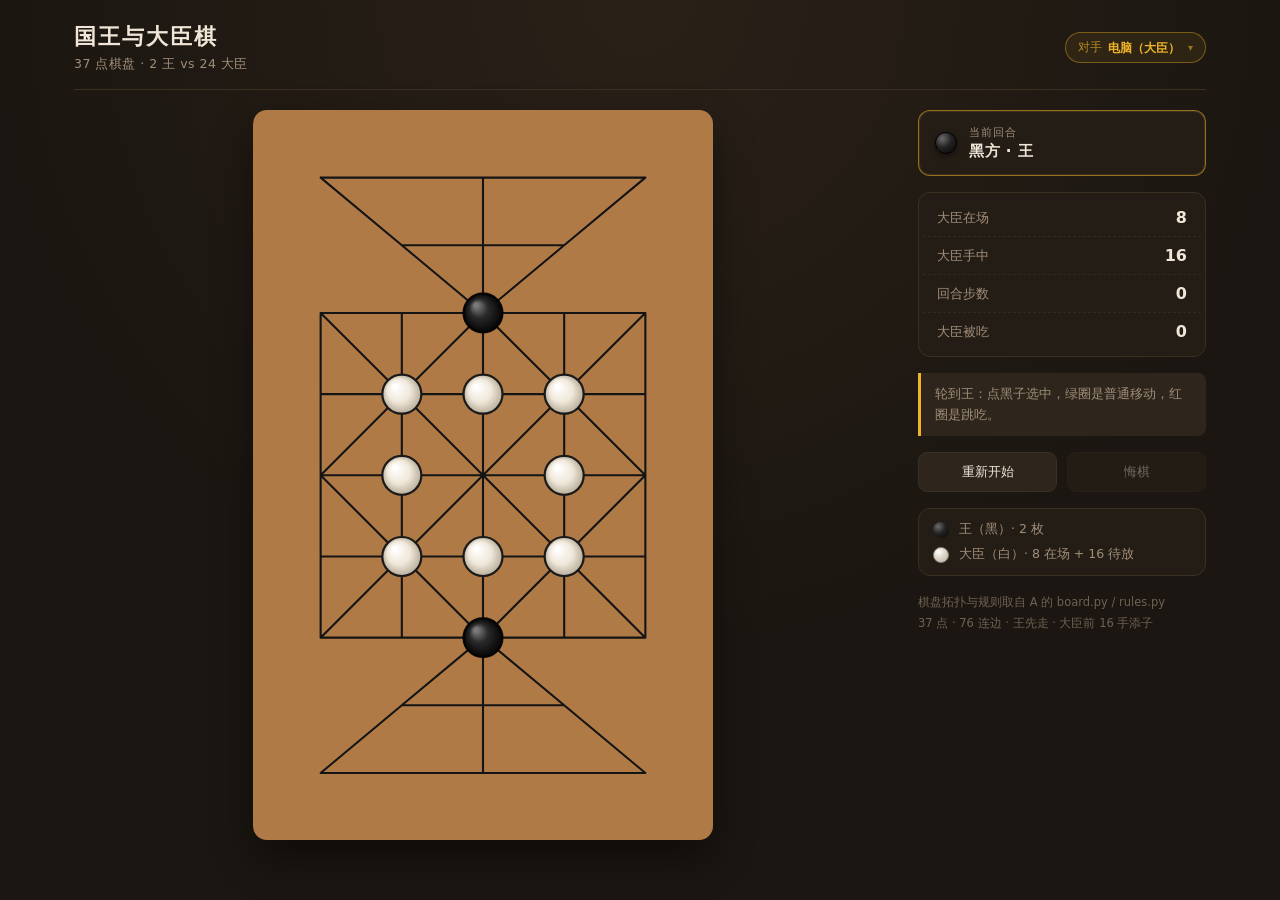
==== templates/index.html @ e31487c4 "第一次合体 缺评估 一堆bug" ====
<!DOCTYPE html>
<html lang="zh-CN">
<head>
<meta charset="UTF-8">
<meta name="viewport" content="width=device-width, initial-scale=1">
<title>国王与大臣棋 · 37 点</title>
<link rel="stylesheet" href="../static/css/style.css">
</head>
<body>
<div class="app">

  <header class="topbar">
    <div class="brand">
      <h1>国王与大臣棋</h1>
      <p>37 点棋盘 · 2 王 vs 24 大臣</p>
    </div>
    <div class="rule-tag">
      <label for="mode-select">对手</label>
      <select id="mode-select">
        <option value="ai">电脑（大臣）</option>
        <option value="human">真人双人</option>
      </select>
    </div>
  </header>

  <main class="layout">

    <section class="board-wrap">
      <canvas id="board"></canvas>

      <div class="overlay hidden" id="overlay">
        <div class="overlay-card">
          <div class="overlay-icon" id="over-icon">♔</div>
          <h2 id="over-title">对局结束</h2>
          <p id="over-desc"></p>
          <button class="btn primary" id="over-restart">再来一局</button>
        </div>
      </div>
    </section>

    <aside class="panel">

      <div class="turn-card" id="turn-card">
        <span class="turn-dot" id="turn-dot"></span>
        <div class="turn-body">
          <small>当前回合</small>
          <strong id="turn-text">白方 · 大臣</strong>
        </div>
      </div>

      <ul class="stats">
        <li>
          <span>大臣在场</span>
          <b id="stat-minister">8</b>
        </li>
        <li>
          <span>大臣手中</span>
          <b id="stat-hand">16</b>
        </li>
        <li>
          <span>回合步数</span>
          <b id="stat-ply">0</b>
        </li>
        <li>
          <span>大臣被吃</span>
          <b id="stat-eaten">0</b>
        </li>
      </ul>

      <p class="hint" id="hint">点击自己的棋子选中，再点发亮的相邻空位移动。</p>

      <div class="btns">
        <button class="btn" id="btn-restart">重新开始</button>
        <button class="btn" id="btn-undo">悔棋</button>
      </div>

      <div class="legend">
        <div class="legend-row">
          <span class="piece king"></span>
          <span>王（黑）· 2 枚</span>
        </div>
        <div class="legend-row">
          <span class="piece minister"></span>
          <span>大臣（白）· 8 在场 + 16 待放</span>
        </div>
      </div>

      <p class="footnote">
        棋盘拓扑与规则取自 A 的 board.py / rules.py<br>
        37 点 · 76 连边 · 王先走 · 大臣前 16 手添子
      </p>

    </aside>

  </main>
</div>

<script src="../static/js/board_data.js"></script>
<script src="../static/js/rules_stub.js"></script>
<script src="../static/js/api.js"></script>
<script src="../static/js/board.js"></script>
<script src="../static/js/game.js"></script>
</body>
</html>
---- static/css/style.css ----
/* 国王与大臣棋 · 界面样式（B 负责） */

:root {
  --bg: #1b1611;
  --panel: #241d16;
  --panel-2: #2e251c;
  --line: #3b2f22;
  --text: #f0e6d8;
  --text-dim: #a08e79;
  --board: #b07a46;
  --accent: #f0b429;
  --ok: #4ade80;
  --danger: #ef5350;
}

* { box-sizing: border-box; }

html, body {
  margin: 0;
  min-height: 100%;
  background: radial-gradient(circle at 50% 0%, #2a2118 0%, var(--bg) 60%);
  color: var(--text);
  font-family: "Microsoft YaHei", "PingFang SC", "Segoe UI", system-ui, sans-serif;
}

.app {
  max-width: 1180px;
  margin: 0 auto;
  padding: 22px 24px 40px;
}

/* ---------------------------------------------------------------- 顶栏 */
.topbar {
  display: flex;
  align-items: center;
  justify-content: space-between;
  gap: 16px;
  padding-bottom: 16px;
  border-bottom: 1px solid var(--line);
  margin-bottom: 20px;
}

.brand h1 {
  margin: 0;
  font-size: 22px;
  letter-spacing: 2px;
  font-weight: 700;
}

.brand p {
  margin: 4px 0 0;
  font-size: 12.5px;
  color: var(--text-dim);
  letter-spacing: 0.5px;
}

.rule-tag {
  font-size: 12px;
  color: var(--accent);
  border: 1px solid rgba(240, 180, 41, 0.4);
  background: rgba(240, 180, 41, 0.08);
  padding: 6px 12px;
  border-radius: 999px;
  white-space: nowrap;
  display: inline-flex;
  align-items: center;
  gap: 6px;
}

.rule-tag label {
  opacity: 0.7;
  cursor: pointer;
}

.rule-tag select {
  -webkit-appearance: none;
  appearance: none;
  border: 0;
  background: transparent;
  color: var(--accent);
  font: inherit;
  font-weight: 600;
  cursor: pointer;
  outline: none;
  padding-right: 2px;
}

.rule-tag select option {
  background: #1b1d24;
  color: #f0f4ff;
}

.rule-tag::after {
  content: '▾';
  font-size: 10px;
  opacity: 0.55;
}

/* ---------------------------------------------------------------- 布局 */
.layout {
  display: grid;
  grid-template-columns: minmax(0, 1fr) 288px;
  gap: 26px;
  align-items: start;
}

/* ---------------------------------------------------------------- 棋盘 */
.board-wrap {
  position: relative;
  display: flex;
  justify-content: center;
  align-items: flex-start;
  line-height: 0;
}

/* 竖版 408×648 在宽容器里只占中间一条，圆角和阴影跟着画布走 */
#board {
  display: block;
  width: 100%;
  cursor: pointer;
  touch-action: manipulation;
  border-radius: 14px;
  box-shadow: 0 18px 40px rgba(0, 0, 0, 0.45);
}

/* 结束遮罩 */
.overlay {
  position: absolute;
  inset: 0;
  display: flex;
  align-items: center;
  justify-content: center;
  background: rgba(12, 9, 6, 0.72);
  backdrop-filter: blur(3px);
  line-height: 1.5;
  transition: opacity 0.22s ease;
}

.overlay.hidden {
  opacity: 0;
  pointer-events: none;
}

.overlay-card {
  text-align: center;
  background: var(--panel);
  border: 1px solid var(--line);
  border-radius: 14px;
  padding: 26px 34px;
  min-width: 260px;
}

.overlay-icon {
  font-size: 34px;
  line-height: 1;
  margin-bottom: 10px;
}

.overlay-card h2 {
  margin: 0 0 6px;
  font-size: 19px;
  letter-spacing: 1px;
}

.overlay-card p {
  margin: 0 0 18px;
  font-size: 13px;
  color: var(--text-dim);
}

/* ---------------------------------------------------------------- 侧栏 */
.panel {
  display: flex;
  flex-direction: column;
  gap: 16px;
}

.turn-card {
  display: flex;
  align-items: center;
  gap: 12px;
  padding: 14px 16px;
  background: var(--panel);
  border: 1px solid var(--line);
  border-radius: 12px;
  transition: border-color 0.2s ease, box-shadow 0.2s ease;
}

.turn-card.active-king {
  border-color: rgba(240, 180, 41, 0.55);
  box-shadow: 0 0 0 1px rgba(240, 180, 41, 0.12) inset;
}

.turn-dot {
  width: 22px;
  height: 22px;
  border-radius: 50%;
  flex: 0 0 auto;
  background: radial-gradient(circle at 32% 28%, #ffffff 0%, #ded6c8 45%, #b9b0a1 100%);
  border: 1px solid #8d8578;
  box-shadow: 0 2px 5px rgba(0, 0, 0, 0.5);
  transition: background 0.2s ease;
}

.turn-dot.king {
  background: radial-gradient(circle at 32% 28%, #6b6b6b 0%, #232323 45%, #050505 100%);
  border-color: #000;
}

.turn-body small {
  display: block;
  font-size: 11px;
  color: var(--text-dim);
  letter-spacing: 1px;
}

.turn-body strong {
  display: block;
  font-size: 15px;
  margin-top: 2px;
  letter-spacing: 0.5px;
}

.stats {
  list-style: none;
  margin: 0;
  padding: 6px 4px;
  background: var(--panel);
  border: 1px solid var(--line);
  border-radius: 12px;
}

.stats li {
  display: flex;
  align-items: center;
  justify-content: space-between;
  padding: 9px 14px;
  font-size: 13px;
  color: var(--text-dim);
}

.stats li + li {
  border-top: 1px dashed rgba(255, 255, 255, 0.06);
}

.stats b {
  font-size: 16px;
  color: var(--text);
  font-variant-numeric: tabular-nums;
}

.hint {
  margin: 0;
  padding: 11px 14px;
  font-size: 12.5px;
  line-height: 1.65;
  color: var(--text-dim);
  background: var(--panel-2);
  border-left: 3px solid var(--accent);
  border-radius: 0 8px 8px 0;
  min-height: 58px;
}

.hint.warn {
  color: #ffd28a;
  border-left-color: var(--danger);
}

.btns {
  display: grid;
  grid-template-columns: 1fr 1fr;
  gap: 10px;
}

.btn {
  font: inherit;
  font-size: 13px;
  padding: 10px 12px;
  color: var(--text);
  background: var(--panel-2);
  border: 1px solid var(--line);
  border-radius: 9px;
  cursor: pointer;
  transition: background 0.16s ease, border-color 0.16s ease, transform 0.08s ease;
}

.btn:hover {
  background: #3a2f23;
  border-color: #55452f;
}

.btn:active {
  transform: translateY(1px);
}

.btn.primary {
  background: rgba(240, 180, 41, 0.14);
  border-color: rgba(240, 180, 41, 0.5);
  color: #ffd98a;
}

.btn:disabled {
  opacity: 0.4;
  cursor: not-allowed;
}

.legend {
  display: flex;
  flex-direction: column;
  gap: 8px;
  padding: 12px 14px;
  background: var(--panel);
  border: 1px solid var(--line);
  border-radius: 12px;
  font-size: 12.5px;
  color: var(--text-dim);
}

.legend-row {
  display: flex;
  align-items: center;
  gap: 10px;
}

.piece {
  width: 16px;
  height: 16px;
  border-radius: 50%;
  flex: 0 0 auto;
}

.piece.king {
  background: radial-gradient(circle at 32% 28%, #6b6b6b 0%, #232323 45%, #050505 100%);
}

.piece.minister {
  background: radial-gradient(circle at 32% 28%, #ffffff 0%, #ded6c8 45%, #b9b0a1 100%);
  border: 1px solid #8d8578;
}

.footnote {
  margin: 0;
  font-size: 11.5px;
  line-height: 1.8;
  color: #6f6152;
}

/* ---------------------------------------------------------------- 响应式 */
@media (max-width: 860px) {
  .layout {
    grid-template-columns: 1fr;
  }

  .panel {
    order: -1;
  }

  .app {
    padding: 16px 14px 30px;
  }
}
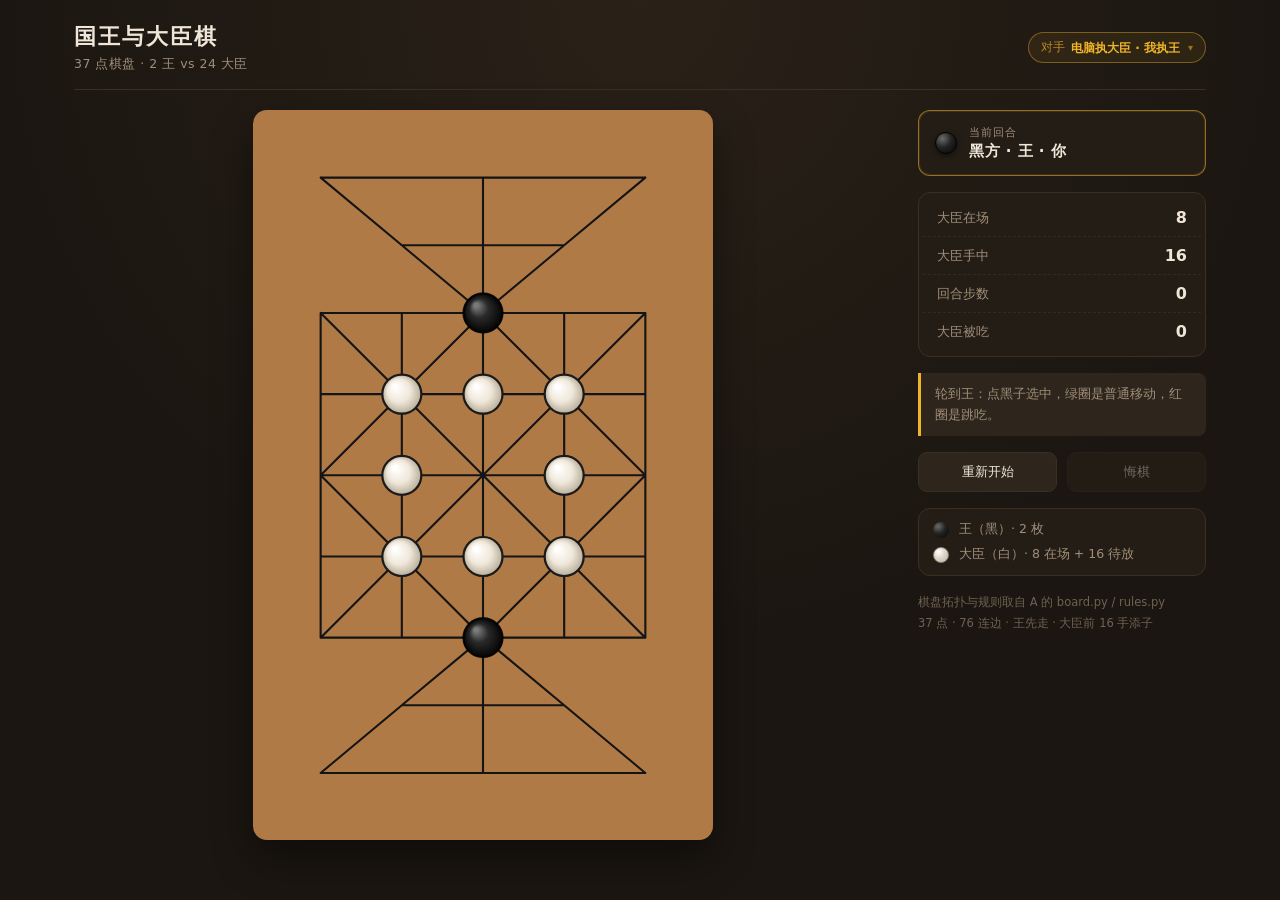
==== commit 6813f81d: "1.1.0 做了算法的版本管理，把实验一部分算法放到mod1了。 新增了执白棋的前端 算法的选择还没做" ====
--- a/templates/index.html
+++ b/templates/index.html
@@ -17,7 +17,8 @@
     <div class="rule-tag">
       <label for="mode-select">对手</label>
       <select id="mode-select">
-        <option value="ai">电脑（大臣）</option>
+        <option value="ai">电脑执大臣 · 我执王</option>
+        <option value="ai-king">电脑执王 · 我执大臣</option>
         <option value="human">真人双人</option>
       </select>
     </div>
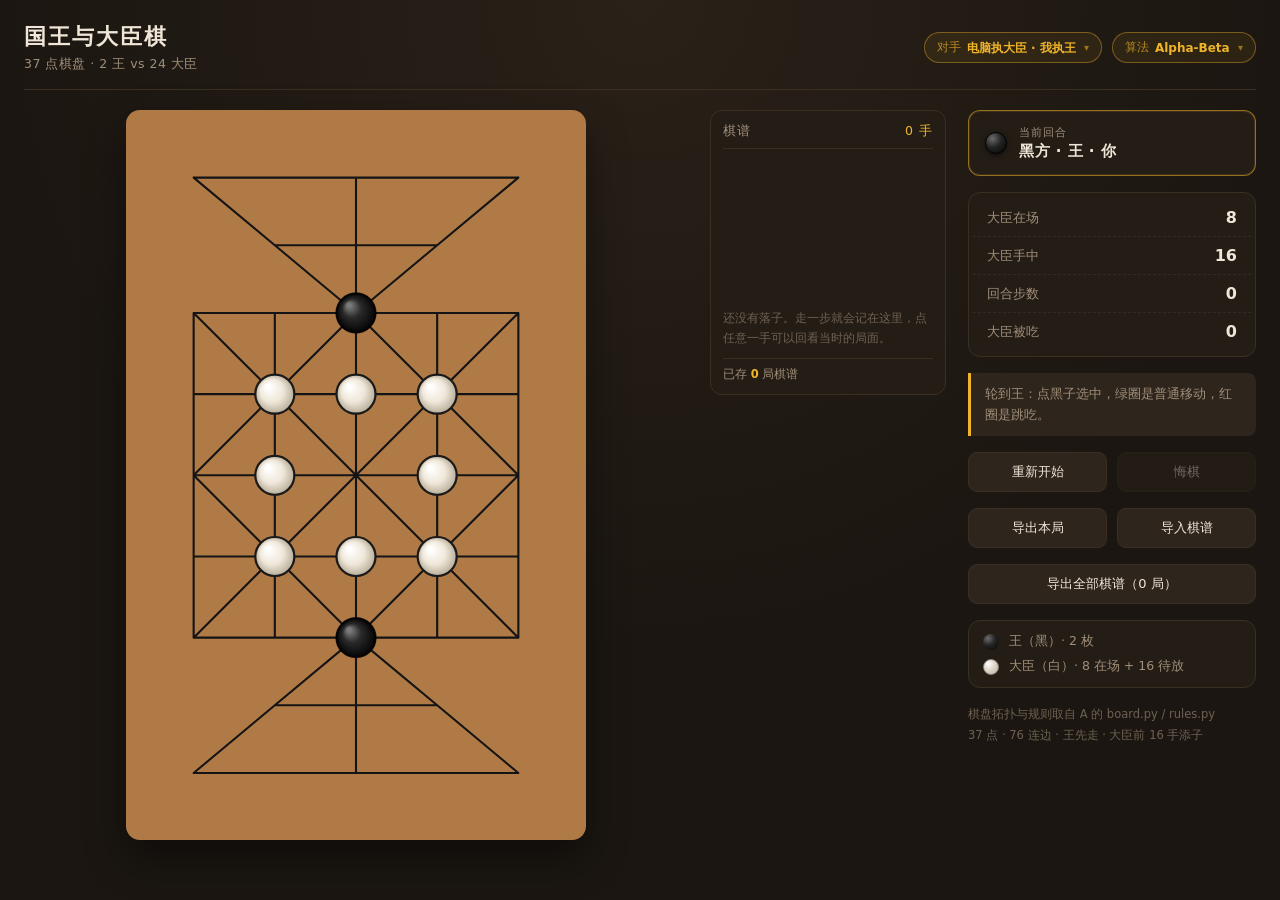
==== commit c93a4e3a: "feat: 棋谱记录与引擎自选（合并 C 实验二后端、B 棋谱前端） - 前端：新增棋谱侧栏、SGF 导入导出、引擎下拉；每手记录 side/kind/from/over/to - 后端：/api/a" ====
--- a/templates/index.html
+++ b/templates/index.html
@@ -14,13 +14,22 @@
       <h1>国王与大臣棋</h1>
       <p>37 点棋盘 · 2 王 vs 24 大臣</p>
     </div>
-    <div class="rule-tag">
-      <label for="mode-select">对手</label>
-      <select id="mode-select">
-        <option value="ai">电脑执大臣 · 我执王</option>
-        <option value="ai-king">电脑执王 · 我执大臣</option>
-        <option value="human">真人双人</option>
-      </select>
+    <div class="topbar-tags">
+      <div class="rule-tag">
+        <label for="mode-select">对手</label>
+        <select id="mode-select">
+          <option value="ai">电脑执大臣 · 我执王</option>
+          <option value="ai-king">电脑执王 · 我执大臣</option>
+          <option value="human">真人双人</option>
+        </select>
+      </div>
+      <div class="rule-tag">
+        <label for="engine-select">算法</label>
+        <select id="engine-select">
+          <option value="rule_based">Alpha-Beta</option>
+          <option value="mcts">MCTS</option>
+        </select>
+      </div>
     </div>
   </header>
 
@@ -38,6 +47,19 @@
         </div>
       </div>
     </section>
+
+    <aside class="record-panel">
+      <div class="record-head">
+        <span>棋谱</span>
+        <span class="record-count" id="record-count">0 手</span>
+      </div>
+      <button class="btn record-exit hidden" id="btn-replay-exit">← 回到当前</button>
+      <ol class="record-list" id="record-list"></ol>
+      <p class="record-empty" id="record-empty">
+        还没有落子。走一步就会记在这里，点任意一手可以回看当时的局面。
+      </p>
+      <div class="record-foot">已存 <b id="archive-count">0</b> 局棋谱</div>
+    </aside>
 
     <aside class="panel">
 
@@ -75,6 +97,14 @@
         <button class="btn" id="btn-undo">悔棋</button>
       </div>
 
+      <div class="btns">
+        <button class="btn" id="btn-export-sgf">导出本局</button>
+        <button class="btn" id="btn-import-sgf">导入棋谱</button>
+      </div>
+
+      <button class="btn wide" id="btn-export-all">导出全部棋谱（0 局）</button>
+      <input type="file" id="file-input" accept=".sgf,.txt,text/plain" hidden>
+
       <div class="legend">
         <div class="legend-row">
           <span class="piece king"></span>
@@ -98,6 +128,7 @@
 
 <script src="../static/js/board_data.js"></script>
 <script src="../static/js/rules_stub.js"></script>
+<script src="../static/js/sgf.js"></script>
 <script src="../static/js/api.js"></script>
 <script src="../static/js/board.js"></script>
 <script src="../static/js/game.js"></script>
--- a/static/css/style.css
+++ b/static/css/style.css
@@ -24,7 +24,7 @@
 }
 
 .app {
-  max-width: 1180px;
+  max-width: 1290px;
   margin: 0 auto;
   padding: 22px 24px 40px;
 }
@@ -52,6 +52,14 @@
   font-size: 12.5px;
   color: var(--text-dim);
   letter-spacing: 0.5px;
+}
+
+.topbar-tags {
+  display: flex;
+  align-items: center;
+  justify-content: flex-end;
+  flex-wrap: wrap;
+  gap: 10px;
 }
 
 .rule-tag {
@@ -99,8 +107,8 @@
 /* ---------------------------------------------------------------- 布局 */
 .layout {
   display: grid;
-  grid-template-columns: minmax(0, 1fr) 288px;
-  gap: 26px;
+  grid-template-columns: minmax(0, 1fr) 236px 288px;
+  gap: 22px;
   align-items: start;
 }
 
@@ -304,6 +312,139 @@
   cursor: not-allowed;
 }
 
+.btn.wide {
+  width: 100%;
+}
+
+/* ---------------------------------------------------------------- 棋谱栏 */
+.record-panel {
+  display: flex;
+  flex-direction: column;
+  gap: 10px;
+  padding: 12px;
+  background: var(--panel);
+  border: 1px solid var(--line);
+  border-radius: 12px;
+  position: sticky;
+  top: 16px;
+  max-height: calc(100vh - 32px);
+}
+
+.record-head {
+  display: flex;
+  align-items: center;
+  justify-content: space-between;
+  padding-bottom: 8px;
+  border-bottom: 1px solid var(--line);
+  font-size: 12.5px;
+  letter-spacing: 1px;
+  color: var(--text-dim);
+}
+
+.record-count {
+  color: var(--accent);
+  font-variant-numeric: tabular-nums;
+}
+
+.record-list {
+  list-style: none;
+  margin: 0;
+  padding: 0;
+  flex: 1 1 auto;
+  min-height: 140px;
+  overflow-y: auto;
+  display: flex;
+  flex-direction: column;
+  gap: 2px;
+}
+
+.record-item {
+  display: grid;
+  grid-template-columns: 24px 20px 1fr;
+  align-items: center;
+  gap: 6px;
+  padding: 5px 7px;
+  border: 1px solid transparent;
+  border-radius: 7px;
+  font-size: 12px;
+  cursor: pointer;
+}
+
+.record-item:hover {
+  background: var(--panel-2);
+}
+
+.record-item.active {
+  background: rgba(240, 180, 41, 0.14);
+  border-color: rgba(240, 180, 41, 0.45);
+}
+
+.record-item b {
+  font-weight: 500;
+  text-align: right;
+  color: var(--text-dim);
+  font-variant-numeric: tabular-nums;
+}
+
+.rec-side {
+  display: inline-flex;
+  align-items: center;
+  justify-content: center;
+  width: 18px;
+  height: 18px;
+  border-radius: 50%;
+  font-size: 10.5px;
+  font-weight: 600;
+}
+
+.rec-side.king {
+  background: #151515;
+  color: #f0e6d8;
+  border: 1px solid #000;
+}
+
+.rec-side.min {
+  background: #e8e1d4;
+  color: #2a2118;
+  border: 1px solid #8d8578;
+}
+
+.rec-move {
+  color: var(--text);
+  font-variant-numeric: tabular-nums;
+  white-space: nowrap;
+  overflow: hidden;
+  text-overflow: ellipsis;
+}
+
+.record-empty {
+  margin: 0;
+  font-size: 11.5px;
+  line-height: 1.7;
+  color: #6f6152;
+}
+
+.record-foot {
+  padding-top: 8px;
+  border-top: 1px solid var(--line);
+  font-size: 11.5px;
+  color: var(--text-dim);
+}
+
+.record-foot b {
+  color: var(--accent);
+}
+
+.record-exit {
+  width: 100%;
+  padding: 7px 10px;
+  font-size: 12px;
+}
+
+.record-exit.hidden {
+  display: none;
+}
+
 .legend {
   display: flex;
   flex-direction: column;
@@ -346,6 +487,19 @@
 }
 
 /* ---------------------------------------------------------------- 响应式 */
+@media (max-width: 1120px) {
+  .layout {
+    grid-template-columns: minmax(0, 1fr) 288px;
+  }
+
+  .record-panel {
+    grid-column: 1 / -1;
+    order: 3;
+    position: static;
+    max-height: 280px;
+  }
+}
+
 @media (max-width: 860px) {
   .layout {
     grid-template-columns: 1fr;
@@ -355,6 +509,11 @@
     order: -1;
   }
 
+  .record-panel {
+    order: 3;
+    max-height: none;
+  }
+
   .app {
     padding: 16px 14px 30px;
   }
